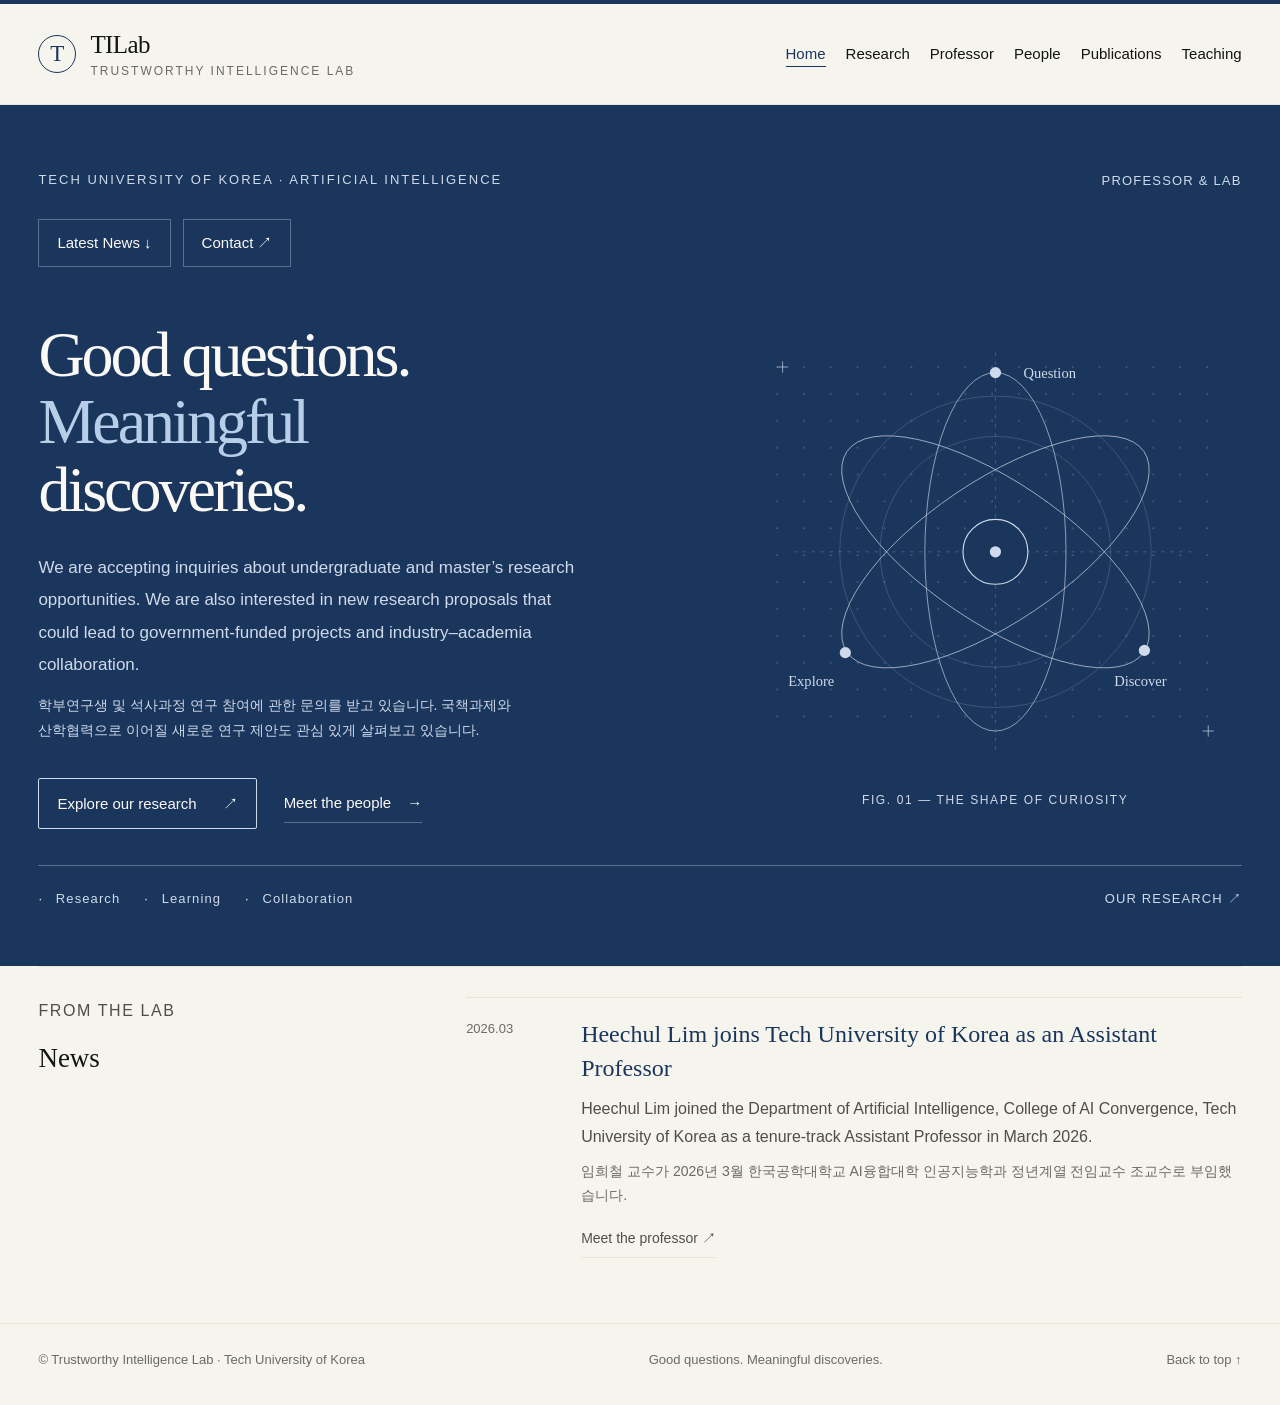
==== index.html @ 867c8ad7 "Publish TILab professor and research lab website" ====
<!DOCTYPE html>

<html lang="ko">
<head>
<meta charset="utf-8"/>
<meta content="width=device-width, initial-scale=1" name="viewport"/>
<meta content="교수 및 연구실 홈페이지 — Kami 스타일 디자인 템플릿" name="description"/>
<title>Home — Trustworthy Intelligence Lab</title>
<link href="styles.css" rel="stylesheet"/>
</head>
<body>
<a class="skip" href="#main">
   본문으로 건너뛰기
  </a>
<header class="site-header">
<div class="wrap header-inner">
<a aria-label="Trustworthy Intelligence Lab 홈" class="brand" href="index.html">
<span aria-hidden="true" class="mark">T</span>
<span class="brand-name" data-od-id="lab-name">TILab<span class="brand-sub">TRUSTWORTHY INTELLIGENCE LAB</span></span>
</a>
<nav aria-label="주 메뉴" class="desktop-nav">
<a aria-current="page" href="index.html">
      Home
     </a>
<a href="research.html">
      Research
     </a>
<a href="professor.html">
      Professor
     </a>
<a href="people.html">
      People
     </a>
<a href="publications.html">
      Publications
     </a>
<a href="teaching.html">
      Teaching
     </a>
</nav>
<details class="mobile-nav">
<summary>
      Menu
     </summary>
<nav aria-label="모바일 메뉴">
<a aria-current="page" href="index.html">
       Home
      </a>
<a href="research.html">
       Research
      </a>
<a href="professor.html">
       Professor
      </a>
<a href="people.html">
       People
      </a>
<a href="publications.html">
       Publications
      </a>
<a href="teaching.html">
       Teaching
      </a>
</nav>
</details>
</div>
</header>
<main class="wrap" id="main">
<section aria-labelledby="hero-title" class="hero">
<div class="hero-top">
<p class="eyebrow" data-od-id="affiliation">TECH UNIVERSITY OF KOREA · ARTIFICIAL INTELLIGENCE</p>
<span class="edition">PROFESSOR &amp; LAB</span>
</div><nav aria-label="Page sections" class="publication-jumps"><a href="#latest-news">Latest News ↓</a><a href="professor.html">Contact ↗</a></nav>
<div class="hero-grid">
<div>
<h1 data-od-id="hero-title" id="hero-title">
       Good questions.
       <br/>
<span>
        Meaningful
       </span>
<br/>
       discoveries.
      </h1>
<p class="hero-copy" data-od-id="hero-description">We are accepting inquiries about undergraduate and master’s research opportunities. We are also interested in new research proposals that could lead to government-funded projects and industry–academia collaboration.</p><p class="home-invitation-ko" lang="ko">학부연구생 및 석사과정 연구 참여에 관한 문의를 받고 있습니다. 국책과제와 산학협력으로 이어질 새로운 연구 제안도 관심 있게 살펴보고 있습니다.</p>
<div class="hero-actions">
<a class="button" href="research.html">
        Explore our research
        <span aria-hidden="true">
         ↗
        </span>
</a>
<a class="text-link" href="people.html">
        Meet the people
        <span aria-hidden="true">
         →
        </span>
</a>
</div>
</div>
<div class="hero-art">
<figure>
<svg aria-labelledby="art-title art-desc" role="img" viewbox="0 0 440 390">
<title id="art-title">
         탐구와 발견을 표현한 기하학 드로잉
        </title>
<desc id="art-desc">
         여러 궤도와 점이 하나의 중심을 공유하는 연구 연결의 추상적 표현
        </desc>
<defs>
<pattern height="24" id="grid" patternunits="userSpaceOnUse" width="24">
<circle cx="1" cy="1" fill="#e8e6dc" r=".7">
</circle>
</pattern>
</defs>
<rect fill="url(#grid)" height="340" width="400" x="20" y="20">
</rect>
<g fill="none" stroke="#1b365d" stroke-width=".8">
<circle cx="220" cy="190" opacity=".2" r="139">
</circle>
<circle cx="220" cy="190" opacity=".2" r="103">
</circle>
<ellipse cx="220" cy="190" opacity=".7" rx="160" ry="63" transform="rotate(-34 220 190)">
</ellipse>
<ellipse cx="220" cy="190" opacity=".7" rx="160" ry="63" transform="rotate(34 220 190)">
</ellipse>
<ellipse cx="220" cy="190" opacity=".7" rx="160" ry="63" transform="rotate(90 220 190)">
</ellipse>
<path d="M40 190H400M220 12V369" opacity=".25" stroke-dasharray="3 5">
</path>
</g>
<circle cx="220" cy="190" fill="#f5f4ed" r="29" stroke="#1b365d" stroke-width="1">
</circle>
<circle cx="220" cy="190" fill="#1b365d" r="5">
</circle>
<g fill="#1b365d">
<circle cx="220" cy="30" r="5">
</circle>
<circle cx="86" cy="280" r="5">
</circle>
<circle cx="353" cy="278" r="5">
</circle>
</g>
<g fill="#504e49" font-family="Georgia,serif" font-size="13">
<text x="245" y="35">
          Question
         </text>
<text x="35" y="310">
          Explore
         </text>
<text x="326" y="310">
          Discover
         </text>
</g>
<g stroke="#6b6a64" stroke-width=".6">
<path d="M25 25h10m-5-5v10M405 350h10m-5-5v10">
</path>
</g>
</svg>
<figcaption>
        FIG. 01 — THE SHAPE OF CURIOSITY
       </figcaption>
</figure>
</div>
</div>
<div class="hero-foot">
<div class="hero-tags">
<span>
       Research
      </span>
<span>
       Learning
      </span>
<span>
       Collaboration
      </span>
</div>
<a href="research.html">
      OUR RESEARCH ↗
     </a>
</div>
</section>
<section aria-labelledby="latest-title" class="home-news" id="latest-news">
<div>
<p class="section-num">
      FROM THE LAB
     </p>
<h2 id="latest-title">News</h2>
</div>
<div><article class="news-item" id="faculty-appointment"><time datetime="2026-03">2026.03</time><div><h3>Heechul Lim joins Tech University of Korea as an Assistant Professor</h3><p>Heechul Lim joined the Department of Artificial Intelligence, College of AI Convergence, Tech University of Korea as a tenure-track Assistant Professor in March 2026.</p><p class="news-ko" lang="ko">임희철 교수가 2026년 3월 한국공학대학교 AI융합대학 인공지능학과 정년계열 전임교수 조교수로 부임했습니다.</p><p><a class="text-link" href="professor.html">Meet the professor ↗</a></p></div></article></div>
</section>
</main>
<footer>
<div class="wrap footer-inner">
<span>© Trustworthy Intelligence Lab · Tech University of Korea</span>
<span>
     Good questions. Meaningful discoveries.
    </span>
<a href="#main">
     Back to top ↑
    </a>
</div>
</footer>
</body>
</html>
---- styles.css ----
:root{--paper:#f5f4ed;--ivory:#faf9f5;--ink:#141413;--blue:#1b365d;--secondary:#504e49;--muted:#6b6a64;--line:#e8e6dc;--sand:#e8e6dc;--serif:Charter,Georgia,"Noto Serif KR","Source Han Serif K",Batang,serif;--sans:"Pretendard","Apple SD Gothic Neo","Malgun Gothic",Arial,sans-serif}
*{box-sizing:border-box}html{scroll-behavior:smooth;scroll-padding-top:100px}body{margin:0;background:var(--paper);color:var(--ink);font:18px/1.7 var(--sans);-webkit-font-smoothing:antialiased}a{color:inherit;text-decoration:none}a:hover{color:var(--blue)}a:focus-visible,summary:focus-visible{outline:2px solid var(--blue);outline-offset:6px}::selection{background:#d0dce9}h1,h2,h3,p{margin:0}h1,h2,h3{font-family:var(--serif);font-weight:500}svg{display:block;max-width:100%}.wrap{width:100%;max-width:none;margin:auto;padding:0 clamp(24px,3vw,56px)}.skip{position:fixed;top:-80px;left:16px;padding:12px;background:var(--ivory);z-index:10}.skip:focus{top:12px}.site-header{border-bottom:1px solid var(--line)}.header-inner{display:flex;align-items:center;justify-content:space-between;min-height:100px;gap:32px}.brand{display:flex;align-items:center;gap:14px}.mark{width:38px;height:38px;border:1px solid var(--blue);display:grid;place-items:center;border-radius:50%;font:23px var(--serif);color:var(--blue)}.brand-name{font:25px var(--serif);letter-spacing:-.6px}.brand-sub{display:block;font:12px var(--sans);letter-spacing:2px;color:var(--muted);margin-top:5px}.desktop-nav{display:flex;gap:25px;font-size:15px}.nav-contact{color:var(--blue)}.mobile-nav{display:none}.eyebrow{font-size:13px;letter-spacing:2px;text-transform:uppercase;color:var(--blue);font-weight:500}.hero{padding-top:64px;padding-bottom:56px}.hero-top{display:flex;justify-content:space-between;gap:20px;align-items:center}.edition{font:13px var(--sans);letter-spacing:1.2px;color:var(--muted)}.hero-grid{display:grid;grid-template-columns:1.2fr 1fr;align-items:center;gap:45px;padding:54px 0 36px}.hero h1{font-size:clamp(54px,5.7vw,82px);line-height:1.06;letter-spacing:-3px}.hero h1 span{color:var(--blue)}.hero-copy{max-width:550px;margin-top:28px;font-size:17px;color:var(--secondary);line-height:1.9;word-break:keep-all}.hero-actions{display:flex;align-items:center;gap:27px;margin-top:34px;font-size:15px}.button{display:inline-flex;align-items:center;justify-content:space-between;gap:26px;padding:12px 18px;border:1px solid var(--blue);color:var(--blue);border-radius:2px}.button:hover{background:var(--blue);color:var(--paper)}.text-link{display:inline-flex;gap:16px;align-items:center;border-bottom:1px solid var(--line);padding:6px 0}.hero-art{position:relative;padding:12px 0}.hero-art figcaption{font-size:12px;letter-spacing:1.6px;color:var(--muted);text-align:center;margin-top:14px}.hero-art figure{margin:0}.hero-foot{display:flex;justify-content:space-between;align-items:center;border-top:1px solid var(--line);padding-top:22px;color:var(--muted);font-size:13px;letter-spacing:1.1px}.hero-tags{display:flex;gap:24px}.hero-tags span:before{content:'·';color:var(--blue);margin-right:8px}.section{padding:72px 0;border-top:1px solid var(--line)}.section-head{display:grid;grid-template-columns:1fr 1fr;gap:40px;align-items:end;margin-bottom:38px}.section-num{font-size:13px;letter-spacing:1.6px;color:var(--blue);font-variant-numeric:tabular-nums;margin-bottom:12px}.section h2{font-size:43px;line-height:1.2;letter-spacing:-1px}.section-intro{font-size:16px;color:var(--secondary);max-width:520px;justify-self:end;word-break:keep-all}.research-grid{display:grid;grid-template-columns:repeat(3,1fr);gap:30px}.research-card{border-top:1px solid var(--ink);padding-top:16px}.small-meta{font-size:13px;letter-spacing:1.4px;color:var(--muted);font-variant-numeric:tabular-nums}.research-illustration{height:150px;display:grid;place-items:center;margin:12px 0 18px;background:var(--ivory)}.research-illustration svg{height:112px;width:90%}.research-card h3{font-size:23px;margin-bottom:12px}.research-card p{color:var(--secondary);font-size:16px;line-height:1.85;word-break:keep-all}.research-card details{margin-top:20px;font-size:15px;color:var(--blue)}summary{cursor:pointer;list-style:none}summary::-webkit-details-marker{display:none}summary:after{content:' +';float:right}details[open] summary:after{content:' −'}details[open] summary{margin-bottom:12px}.research-card details p{font-size:15px;padding:12px 0;border-top:1px solid var(--line)}.professor-grid{display:grid;grid-template-columns:.85fr 1.4fr;gap:70px;align-items:start}.portrait{background:var(--sand);aspect-ratio:4/4.6;position:relative;overflow:hidden}.portrait svg{height:100%;width:100%;opacity:.7}.portrait-caption{position:absolute;bottom:18px;left:20px;font-size:12px;letter-spacing:1.8px;color:var(--secondary)}.professor-name{font-size:43px;line-height:1.2;margin:14px 0 10px}.professor-title{color:var(--blue);font-size:15px}.bio{font-size:16px;line-height:1.9;color:var(--secondary);margin:24px 0;word-break:keep-all}.profile-facts{margin:0;padding:0}.profile-facts div{display:grid;grid-template-columns:110px minmax(0,1fr);gap:20px;padding:13px 0;border-top:1px solid var(--line);font-size:15px}.profile-facts dt{color:var(--muted)}.profile-facts dd{margin:0}.profile-links{display:flex;gap:22px;margin-top:20px}.placeholder-link{color:var(--muted);font-size:14px;border-bottom:1px dotted var(--muted);cursor:default}.people-grid{display:grid;grid-template-columns:repeat(3,1fr);gap:30px}.person{display:grid;grid-template-columns:76px 1fr;gap:18px;align-items:center;padding:24px 0;border-top:1px solid var(--line)}.avatar{height:88px;background:var(--sand);display:grid;place-items:center;font:28px var(--serif);color:var(--muted)}.person h3{font:18px var(--serif)}.person p{font-size:14px;color:var(--muted);margin-top:5px}.people-note{margin-top:25px;font-size:15px;color:var(--muted)}.publication{display:grid;grid-template-columns:65px minmax(0,1fr) 190px;gap:30px;border-top:1px solid var(--line);padding:27px 0}.pub-year{font:17px var(--serif);color:var(--blue);font-variant-numeric:tabular-nums}.publication h3{font:23px/1.35 var(--serif);letter-spacing:-.3px}.pub-authors{font-size:15px;color:var(--secondary);margin-top:9px}.pub-venue{font-size:14px;color:var(--muted);margin-top:5px}.pub-links{display:flex;gap:8px;align-items:start;justify-content:flex-end;padding-top:4px}.tag{font-size:13px;border:1px solid var(--line);padding:2px 8px;color:var(--muted);white-space:nowrap}.two-column{display:grid;grid-template-columns:1fr 1fr;gap:70px}.two-column h2{font-size:34px;margin-bottom:28px}.news-item{display:grid;grid-template-columns:95px minmax(0,1fr);gap:20px;border-top:1px solid var(--line);padding:20px 0}.news-item time{font-size:13px;color:var(--muted);font-variant-numeric:tabular-nums}.news-item p{font-size:16px;color:var(--secondary)}.course{padding:18px 0;border-top:1px solid var(--line)}.course h3{font:20px var(--serif);margin:6px 0}.course p{font-size:15px;color:var(--secondary)}.contact{padding:64px 0}.contact-grid{display:grid;grid-template-columns:1.3fr 1fr;gap:70px}.contact h2{font-size:55px;line-height:1.15;letter-spacing:-1.7px}.contact h2 span{color:var(--blue)}.contact p{font-size:16px;color:var(--secondary);margin-top:22px;max-width:430px;word-break:keep-all}.contact-detail{border-top:1px solid var(--ink);padding-top:20px}.contact-detail h3{font-size:24px;margin-bottom:20px}.contact-detail dl{margin:0}.contact-detail dt{font-size:13px;letter-spacing:1px;color:var(--muted);margin-top:18px}.contact-detail dd{margin:4px 0 0;font-size:16px}.contact-detail .tag{display:inline-block;margin-top:22px}footer{border-top:1px solid var(--line);padding:25px 0 34px}.footer-inner{display:flex;justify-content:space-between;gap:20px;color:var(--muted);font-size:13px}.template-note{font-size:14px;line-height:1.6;padding:10px 20px;text-align:center;background:var(--sand);color:var(--secondary)}[id]{scroll-margin-top:24px}
@media(min-width:1440px){.hero-grid{gap:70px}.hero{padding-top:75px;padding-bottom:55px}}
@media(max-width:980px){.wrap{padding:0 28px}.desktop-nav{gap:15px}.hero-grid{gap:20px}.hero h1{font-size:64px}.professor-grid{gap:40px}.two-column{gap:35px}.publication{grid-template-columns:45px 1fr}.pub-links{grid-column:2;justify-content:start;padding:0}.people-grid{gap:18px}.person{grid-template-columns:55px 1fr;gap:12px}.avatar{height:72px}}
@media(max-width:760px){.wrap{padding:0 20px}.header-inner{min-height:82px}.desktop-nav{display:none}.mobile-nav{display:block;position:relative;font-size:15px}.mobile-nav summary{min-width:68px;padding:10px 0}.mobile-nav nav{position:absolute;right:0;top:42px;z-index:5;background:var(--paper);border:1px solid var(--line);padding:16px 22px;min-width:175px}.mobile-nav a{display:block;padding:9px 0}.hero{padding-top:34px;padding-bottom:35px}.hero-top{align-items:start}.edition{font-size:12px;max-width:110px;text-align:right}.eyebrow{font-size:12px;letter-spacing:1.6px}.hero-grid{grid-template-columns:1fr;padding-top:40px;gap:25px}.hero h1{font-size:clamp(48px,11vw,72px);letter-spacing:-2px}.hero-copy{font-size:16px;max-width:490px;margin-top:23px}.hero-art{max-width:420px;width:100%;margin:auto}.hero-foot{align-items:start;gap:20px}.hero-tags{flex-wrap:wrap;gap:7px 16px}.hero-foot>a{white-space:nowrap}.section{padding:48px 0}.section-head{grid-template-columns:1fr;gap:18px;margin-bottom:28px}.section h2{font-size:36px}.section-intro{justify-self:start}.research-grid{grid-template-columns:1fr;gap:32px}.research-illustration{height:165px}.professor-grid{grid-template-columns:1fr;gap:30px}.portrait{max-width:320px;width:100%;aspect-ratio:4/4}.professor-name{font-size:36px}.people-grid{grid-template-columns:1fr;gap:0}.person{grid-template-columns:65px 1fr;gap:20px}.avatar{height:76px}.publication{gap:14px;grid-template-columns:42px 1fr}.publication h3{font-size:21px}.two-column{grid-template-columns:1fr;gap:40px}.contact-grid{grid-template-columns:1fr;gap:35px}.contact h2{font-size:44px}.footer-inner{flex-wrap:wrap}.template-note{font-size:13px}.hero-actions{gap:23px}}
@media(prefers-reduced-motion:reduce){html{scroll-behavior:auto}}
@media print{.mobile-nav,.desktop-nav,.hero-actions,.template-note,.skip{display:none}.wrap{padding:0 20px}.section{padding:30px 0}.research-card,.person,.publication{break-inside:avoid}body{font-size:15px}.hero h1{font-size:52px}.hero-art{max-width:280px}.hero-grid{grid-template-columns:1fr 1fr}a{color:inherit}}

/* Shared multi-page layout */
body{min-height:100vh;display:flex;flex-direction:column}main.wrap{width:100%;flex:1}.desktop-nav{gap:20px}.desktop-nav a[aria-current="page"]{color:var(--blue);border-bottom:1px solid var(--blue)}.mobile-nav a[aria-current="page"]{color:var(--blue);font-weight:600}.page-heading{padding:58px 0 34px;border-bottom:1px solid var(--line)}.breadcrumb{font-size:14px;color:var(--muted);margin-bottom:26px}.breadcrumb a{color:var(--blue)}.page-heading h1{font-size:clamp(42px,5vw,65px);line-height:1.15;letter-spacing:-1.5px}.page-heading>p:last-child{font-size:16px;color:var(--secondary);margin-top:18px;max-width:800px;word-break:keep-all}.page-content.section{border-top:0;padding-top:40px}.page-content>.section-head{display:none}.group-heading{display:flex;align-items:baseline;gap:20px;margin:15px 0 25px}.group-heading h2{font-size:28px}.group-heading span{font-size:14px;color:var(--muted)}.student-grid{display:grid;grid-template-columns:repeat(3,minmax(0,1fr));gap:36px}.student{border-top:1px solid var(--ink);padding-top:18px}.student-photo{height:200px;background:var(--sand);display:grid;place-items:center;margin-bottom:22px;overflow:hidden}.student-photo svg{width:110px;height:150px;opacity:.6}.student-photo img{height:100%;width:100%;object-fit:cover}.student h3{font-size:26px}.student .name-ko{font-size:15px;color:var(--secondary);margin-top:3px}.student .role{font-size:14px;color:var(--blue);margin:10px 0 18px}.student dl{margin:0}.student dl div{border-top:1px solid var(--line);padding:10px 0}.student dt{font-size:13px;color:var(--muted);margin-bottom:4px}.student dd{font-size:15px;margin:0;overflow-wrap:anywhere}.student details{font-size:15px;color:var(--blue);margin-top:16px}.student details p{font-size:15px;color:var(--secondary)}.student-links{display:flex;gap:18px;margin-top:18px}.faculty-summary{display:flex;gap:25px;justify-content:space-between;align-items:center;padding:24px 0;border-top:1px solid var(--line);border-bottom:1px solid var(--line);margin-bottom:48px}.faculty-summary h2{font-size:26px}.faculty-summary p{font-size:15px;color:var(--secondary);margin-top:7px}.alumni{margin-top:55px}.alumni-row{display:grid;grid-template-columns:1fr 1fr 1.2fr;gap:20px;padding:18px 0;border-top:1px solid var(--line);font-size:16px;color:var(--secondary)}.alumni-row h3{font-size:19px}.home-news{padding:30px 0 45px;border-top:1px solid var(--line);display:grid;grid-template-columns:1fr 2fr;gap:40px}.home-news h2{font-size:27px}.home-news p{font-size:16px;color:var(--secondary)}.home-news .text-link{font-size:14px;margin-top:12px}.portrait img{width:100%;height:100%;object-fit:cover}.hero-grid{grid-template-columns:1.35fr 1fr}.hero h1{font-size:clamp(54px,5vw,72px)}.hero-actions{flex-wrap:wrap}.hero-foot .text-link{padding:0;border:0}.news-list,.teaching-list{max-width:none}.mobile-nav nav{max-height:70vh;overflow:auto}
@media(max-width:1050px){.desktop-nav{display:none}.mobile-nav{display:block;position:relative;font-size:15px}.mobile-nav summary{min-width:68px;padding:10px 0}.mobile-nav nav{position:absolute;right:0;top:42px;z-index:5;background:var(--paper);border:1px solid var(--line);padding:16px 22px;min-width:175px}.mobile-nav a{display:block;padding:9px 0}}
@media(max-width:760px){.hero-grid{grid-template-columns:1fr}.hero h1{font-size:clamp(45px,11vw,72px)}.page-heading{padding:36px 0 28px}.student-grid{grid-template-columns:1fr;gap:35px}.student-photo{height:230px}.faculty-summary{align-items:start;flex-direction:column;gap:12px}.home-news{grid-template-columns:1fr;gap:16px}.alumni-row{grid-template-columns:1fr;gap:8px}.group-heading{flex-wrap:wrap;gap:8px 20px}.page-content.section{padding-top:28px}}

/* Ongoing research projects */
.project-row{display:grid;grid-template-columns:210px minmax(0,1fr);gap:42px;padding:30px 0;border-top:1px solid var(--line);break-inside:avoid}
.project-list{border-bottom:1px solid var(--line)}
.project-status{display:inline-block;color:var(--blue);background:#E4ECF5;font-size:13px;padding:3px 9px;border-radius:2px}
.project-period p{font-size:15px;font-variant-numeric:tabular-nums;color:var(--muted);margin-top:12px}
.project-info h3{font-size:25px;line-height:1.4;overflow-wrap:anywhere}
.project-description{font-size:16px;color:var(--secondary);line-height:1.85;margin:14px 0 20px;word-break:keep-all}
.project-facts{margin:0;display:grid;gap:8px}
.project-facts>div{display:grid;grid-template-columns:140px minmax(0,1fr);gap:15px;font-size:15px}
.project-facts dt{color:var(--muted)}.project-facts dd{margin:0;overflow-wrap:anywhere}
@media(max-width:760px){.project-row{grid-template-columns:1fr;gap:18px;padding:25px 0}.project-period{display:flex;flex-wrap:wrap;align-items:center;gap:12px}.project-period p{margin:0}.project-info h3{font-size:23px}.project-facts>div{grid-template-columns:115px minmax(0,1fr);gap:10px}}

/* Keep readable text lines while allowing the page and grids to fill the viewport. */
.project-description,.bio{max-width:78ch}
.profile-links,.student-links,.pub-links{flex-wrap:wrap}
@media(min-width:761px){.professor-grid{grid-template-columns:minmax(260px,440px) minmax(0,1fr)}}
@media(max-width:760px){.hero-foot{flex-wrap:wrap}.profile-facts div{grid-template-columns:100px minmax(0,1fr)}}

/* Ink-blue covers echo the Kami presentation covers. */
:root{--gutter:clamp(24px,3vw,56px);--on-blue:#faf9f5;--blue-muted:#cfdaea;--blue-rule:#56708f}
.wrap{padding-left:var(--gutter);padding-right:var(--gutter)}
.site-header{border-top:4px solid var(--blue)}
.hero,.page-heading{background:var(--blue);color:var(--on-blue);margin-left:calc(-1 * var(--gutter));margin-right:calc(-1 * var(--gutter));padding-left:var(--gutter);padding-right:var(--gutter)}
.hero .eyebrow,.hero .edition,.hero-copy,.hero-art figcaption,.hero-foot,.page-heading .breadcrumb,.page-heading .section-num,.page-heading>p:last-child{color:var(--blue-muted)}
.hero h1 span{color:#b7cee8}
.hero .button{border-color:var(--blue-muted);color:var(--on-blue)}
.hero .button:hover{background:var(--on-blue);color:var(--blue)}
.hero .text-link{color:var(--on-blue);border-color:var(--blue-rule)}
.hero-foot{border-color:var(--blue-rule)}
.hero-foot a:hover,.page-heading a:hover{color:var(--on-blue);text-decoration:underline}
.hero-tags span:before,.page-heading .breadcrumb a{color:var(--on-blue)}
.hero-art svg [stroke="#1b365d"],.hero-art svg [stroke="#6b6a64"]{stroke:#cfdaea}
.hero-art svg [fill="#1b365d"],.hero-art svg [fill="#504e49"]{fill:#cfdaea}
.hero-art svg [fill="#f5f4ed"]{fill:var(--blue)}
.hero-art svg [fill="#e8e6dc"]{fill:#56708f}
.page-heading{border-bottom:0;padding-top:42px;padding-bottom:45px}
.section h2,.group-heading h2,.research-card h3,.student h3,.project-info h3,.publication h3,.course h3{color:var(--blue)}
.research-card,.student{border-top:2px solid var(--blue)}
.project-status{background:#d0dce9;color:var(--blue)}
@media(max-width:980px){:root{--gutter:28px}}
@media(max-width:760px){:root{--gutter:20px}.page-heading{padding-top:30px;padding-bottom:32px}}
@media print{.hero,.page-heading{background:var(--paper);color:var(--ink)}.hero h1 span,.hero .eyebrow,.hero .edition,.hero-copy,.hero-art figcaption,.hero-foot,.page-heading .breadcrumb,.page-heading .section-num,.page-heading>p:last-child,.page-heading .breadcrumb a{color:var(--blue)}}

.hero a:focus-visible,.page-heading a:focus-visible{outline-color:var(--on-blue)}

/* Publication index and registered patents */
.publication-jumps{display:flex;flex-wrap:wrap;gap:12px;margin-top:28px}
.publication-jumps a{display:inline-flex;align-items:center;gap:14px;border:1px solid var(--blue-rule);padding:10px 18px;font-size:15px;color:var(--on-blue)}
.publication-jumps a:hover{background:var(--on-blue);color:var(--blue);text-decoration:none}
.publication-jumps span{font-variant-numeric:tabular-nums}
.publication-section-title{display:flex;align-items:baseline;justify-content:space-between;gap:24px;margin-bottom:28px}
.publication-section-title p{color:var(--secondary);font-size:14px}
.publication .small-meta{margin-bottom:10px}.publication .pub-role{font-size:13px;color:var(--blue);margin-top:8px}
.author-self{color:var(--blue);font-weight:600}.year-pending{font:13px/1.5 var(--sans)}
.publication h3{overflow-wrap:anywhere}.publication-link{color:var(--blue);border-color:var(--blue);font-size:13px}
.publication-link:hover{background:var(--blue);color:var(--paper)}
.patent-row{display:grid;grid-template-columns:190px minmax(0,1fr);gap:38px;padding:30px 0;border-top:1px solid var(--line)}
.patent-row h3{font-size:25px;line-height:1.4;color:var(--blue);overflow-wrap:anywhere}
.patent-country{color:var(--muted);font-size:14px;margin-top:12px}
.patent-facts{margin:22px 0 0;display:grid;gap:9px}.patent-facts>div{display:grid;grid-template-columns:110px minmax(0,1fr);gap:18px;font-size:15px}.patent-facts dt{color:var(--muted)}.patent-facts dd{margin:0;overflow-wrap:anywhere;font-variant-numeric:tabular-nums}
@media(max-width:760px){.publication-section-title{flex-direction:column;gap:12px}.publication-jumps a{padding:9px 12px;font-size:14px;gap:10px}.patent-row{grid-template-columns:1fr;gap:18px}.patent-facts>div{grid-template-columns:75px minmax(0,1fr);gap:12px}.patent-row h3{font-size:21px}}
.page-heading h1+p{font-size:16px;color:var(--blue-muted);margin-top:18px;max-width:800px;word-break:keep-all}
.pub-links{align-content:flex-start}

/* Publications: title links and two-column bibliography. */
.publications-page .publication{grid-template-columns:65px minmax(0,1fr)}
.publications-page .paper-title-link{color:inherit;text-decoration:underline;text-decoration-thickness:1px;text-underline-offset:5px;text-decoration-color:var(--line)}
.publications-page .paper-title-link:hover,.publications-page .paper-title-link:focus-visible{text-decoration-color:currentColor}
.publications-page .authorship-note{font-size:14px;color:var(--secondary);margin-bottom:24px}
.publications-page .year-pending{overflow-wrap:normal}
@media(max-width:760px){.publications-page .publication{grid-template-columns:1fr;gap:10px}.publications-page .patent-facts>div{grid-template-columns:100px minmax(0,1fr)}}

/* Secondary Korean titles below primary English titles. */
.project-info .title-ko,.course .title-ko{font-family:var(--sans);font-size:14px;line-height:1.6;color:var(--muted);margin-top:7px;word-break:keep-all;overflow-wrap:anywhere}

.news-item h3{font:24px/1.4 var(--serif);color:var(--blue);margin-bottom:10px}.news-item .news-ko{font-size:14px;line-height:1.7;color:var(--muted);margin-top:10px}.news-item .text-link{display:inline-block;margin-top:14px}

.hero .home-invitation-ko{max-width:550px;margin-top:12px;font-size:14px;line-height:1.8;color:var(--blue-muted);word-break:keep-all}.home-news .news-item p{max-width:none}.home-news .news-item .news-ko{font-size:14px;color:var(--muted)}
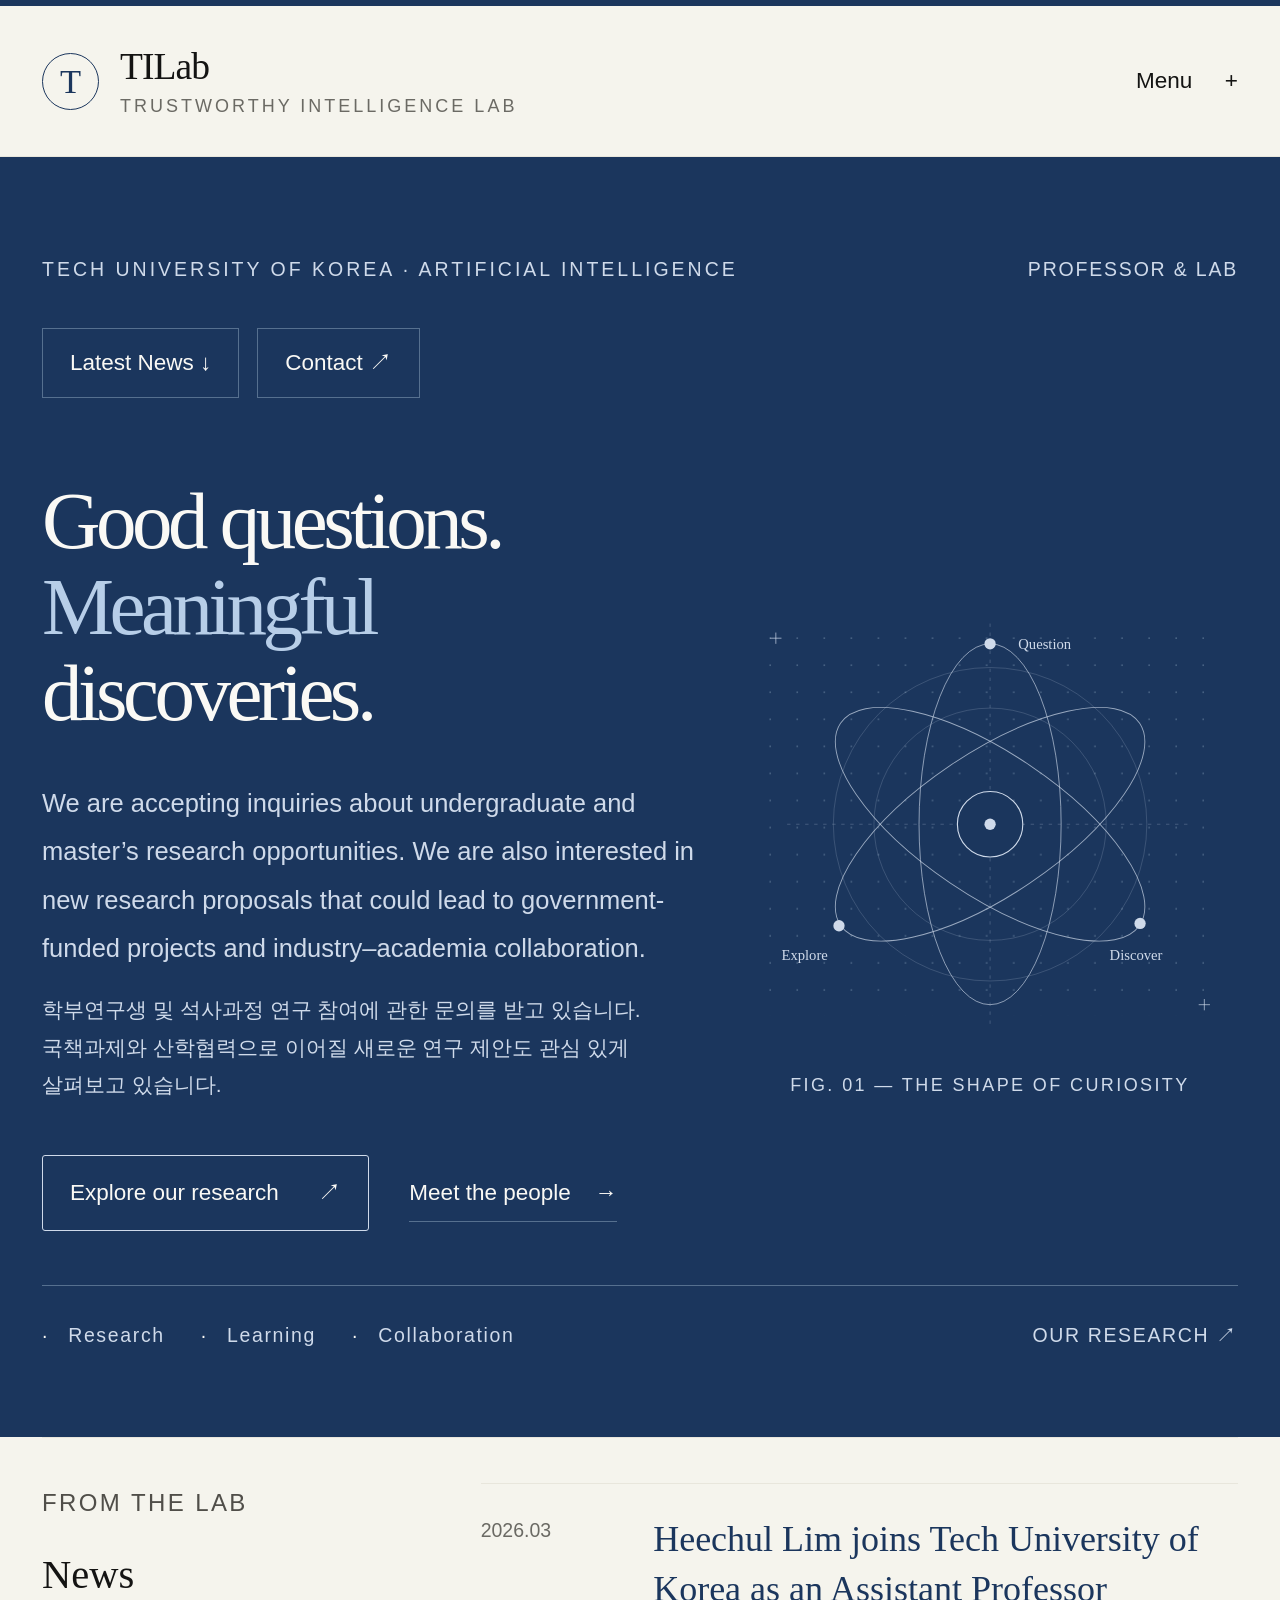
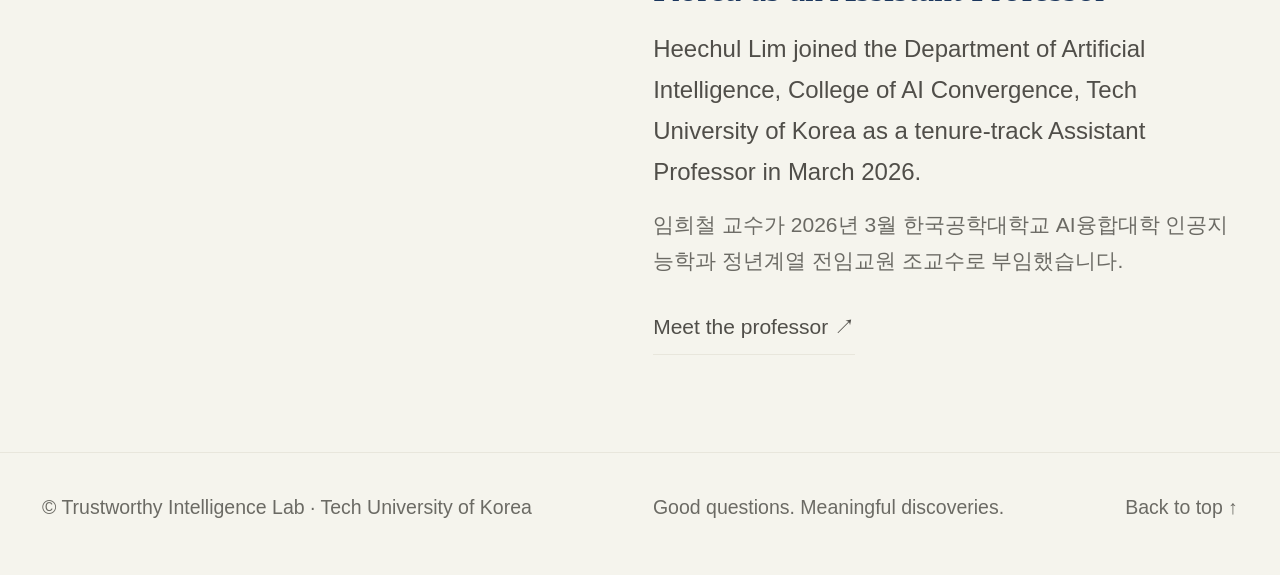
==== commit 7c2a8dff: "Update metric label and faculty appointment wording" ====
--- a/index.html
+++ b/index.html
@@ -187,7 +187,7 @@
      </p>
 <h2 id="latest-title">News</h2>
 </div>
-<div><article class="news-item" id="faculty-appointment"><time datetime="2026-03">2026.03</time><div><h3>Heechul Lim joins Tech University of Korea as an Assistant Professor</h3><p>Heechul Lim joined the Department of Artificial Intelligence, College of AI Convergence, Tech University of Korea as a tenure-track Assistant Professor in March 2026.</p><p class="news-ko" lang="ko">임희철 교수가 2026년 3월 한국공학대학교 AI융합대학 인공지능학과 정년계열 전임교수 조교수로 부임했습니다.</p><p><a class="text-link" href="professor.html">Meet the professor ↗</a></p></div></article></div>
+<div><article class="news-item" id="faculty-appointment"><time datetime="2026-03">2026.03</time><div><h3>Heechul Lim joins Tech University of Korea as an Assistant Professor</h3><p>Heechul Lim joined the Department of Artificial Intelligence, College of AI Convergence, Tech University of Korea as a tenure-track Assistant Professor in March 2026.</p><p class="news-ko" lang="ko">임희철 교수가 2026년 3월 한국공학대학교 AI융합대학 인공지능학과 정년계열 전임교원 조교수로 부임했습니다.</p><p><a class="text-link" href="professor.html">Meet the professor ↗</a></p></div></article></div>
 </section>
 </main>
 <footer>
--- a/styles.css
+++ b/styles.css
@@ -1,39 +1,39 @@
 
 :root{--paper:#f5f4ed;--ivory:#faf9f5;--ink:#141413;--blue:#1b365d;--secondary:#504e49;--muted:#6b6a64;--line:#e8e6dc;--sand:#e8e6dc;--serif:Charter,Georgia,"Noto Serif KR","Source Han Serif K",Batang,serif;--sans:"Pretendard","Apple SD Gothic Neo","Malgun Gothic",Arial,sans-serif}
-*{box-sizing:border-box}html{scroll-behavior:smooth;scroll-padding-top:100px}body{margin:0;background:var(--paper);color:var(--ink);font:18px/1.7 var(--sans);-webkit-font-smoothing:antialiased}a{color:inherit;text-decoration:none}a:hover{color:var(--blue)}a:focus-visible,summary:focus-visible{outline:2px solid var(--blue);outline-offset:6px}::selection{background:#d0dce9}h1,h2,h3,p{margin:0}h1,h2,h3{font-family:var(--serif);font-weight:500}svg{display:block;max-width:100%}.wrap{width:100%;max-width:none;margin:auto;padding:0 clamp(24px,3vw,56px)}.skip{position:fixed;top:-80px;left:16px;padding:12px;background:var(--ivory);z-index:10}.skip:focus{top:12px}.site-header{border-bottom:1px solid var(--line)}.header-inner{display:flex;align-items:center;justify-content:space-between;min-height:100px;gap:32px}.brand{display:flex;align-items:center;gap:14px}.mark{width:38px;height:38px;border:1px solid var(--blue);display:grid;place-items:center;border-radius:50%;font:23px var(--serif);color:var(--blue)}.brand-name{font:25px var(--serif);letter-spacing:-.6px}.brand-sub{display:block;font:12px var(--sans);letter-spacing:2px;color:var(--muted);margin-top:5px}.desktop-nav{display:flex;gap:25px;font-size:15px}.nav-contact{color:var(--blue)}.mobile-nav{display:none}.eyebrow{font-size:13px;letter-spacing:2px;text-transform:uppercase;color:var(--blue);font-weight:500}.hero{padding-top:64px;padding-bottom:56px}.hero-top{display:flex;justify-content:space-between;gap:20px;align-items:center}.edition{font:13px var(--sans);letter-spacing:1.2px;color:var(--muted)}.hero-grid{display:grid;grid-template-columns:1.2fr 1fr;align-items:center;gap:45px;padding:54px 0 36px}.hero h1{font-size:clamp(54px,5.7vw,82px);line-height:1.06;letter-spacing:-3px}.hero h1 span{color:var(--blue)}.hero-copy{max-width:550px;margin-top:28px;font-size:17px;color:var(--secondary);line-height:1.9;word-break:keep-all}.hero-actions{display:flex;align-items:center;gap:27px;margin-top:34px;font-size:15px}.button{display:inline-flex;align-items:center;justify-content:space-between;gap:26px;padding:12px 18px;border:1px solid var(--blue);color:var(--blue);border-radius:2px}.button:hover{background:var(--blue);color:var(--paper)}.text-link{display:inline-flex;gap:16px;align-items:center;border-bottom:1px solid var(--line);padding:6px 0}.hero-art{position:relative;padding:12px 0}.hero-art figcaption{font-size:12px;letter-spacing:1.6px;color:var(--muted);text-align:center;margin-top:14px}.hero-art figure{margin:0}.hero-foot{display:flex;justify-content:space-between;align-items:center;border-top:1px solid var(--line);padding-top:22px;color:var(--muted);font-size:13px;letter-spacing:1.1px}.hero-tags{display:flex;gap:24px}.hero-tags span:before{content:'·';color:var(--blue);margin-right:8px}.section{padding:72px 0;border-top:1px solid var(--line)}.section-head{display:grid;grid-template-columns:1fr 1fr;gap:40px;align-items:end;margin-bottom:38px}.section-num{font-size:13px;letter-spacing:1.6px;color:var(--blue);font-variant-numeric:tabular-nums;margin-bottom:12px}.section h2{font-size:43px;line-height:1.2;letter-spacing:-1px}.section-intro{font-size:16px;color:var(--secondary);max-width:520px;justify-self:end;word-break:keep-all}.research-grid{display:grid;grid-template-columns:repeat(3,1fr);gap:30px}.research-card{border-top:1px solid var(--ink);padding-top:16px}.small-meta{font-size:13px;letter-spacing:1.4px;color:var(--muted);font-variant-numeric:tabular-nums}.research-illustration{height:150px;display:grid;place-items:center;margin:12px 0 18px;background:var(--ivory)}.research-illustration svg{height:112px;width:90%}.research-card h3{font-size:23px;margin-bottom:12px}.research-card p{color:var(--secondary);font-size:16px;line-height:1.85;word-break:keep-all}.research-card details{margin-top:20px;font-size:15px;color:var(--blue)}summary{cursor:pointer;list-style:none}summary::-webkit-details-marker{display:none}summary:after{content:' +';float:right}details[open] summary:after{content:' −'}details[open] summary{margin-bottom:12px}.research-card details p{font-size:15px;padding:12px 0;border-top:1px solid var(--line)}.professor-grid{display:grid;grid-template-columns:.85fr 1.4fr;gap:70px;align-items:start}.portrait{background:var(--sand);aspect-ratio:4/4.6;position:relative;overflow:hidden}.portrait svg{height:100%;width:100%;opacity:.7}.portrait-caption{position:absolute;bottom:18px;left:20px;font-size:12px;letter-spacing:1.8px;color:var(--secondary)}.professor-name{font-size:43px;line-height:1.2;margin:14px 0 10px}.professor-title{color:var(--blue);font-size:15px}.bio{font-size:16px;line-height:1.9;color:var(--secondary);margin:24px 0;word-break:keep-all}.profile-facts{margin:0;padding:0}.profile-facts div{display:grid;grid-template-columns:110px minmax(0,1fr);gap:20px;padding:13px 0;border-top:1px solid var(--line);font-size:15px}.profile-facts dt{color:var(--muted)}.profile-facts dd{margin:0}.profile-links{display:flex;gap:22px;margin-top:20px}.placeholder-link{color:var(--muted);font-size:14px;border-bottom:1px dotted var(--muted);cursor:default}.people-grid{display:grid;grid-template-columns:repeat(3,1fr);gap:30px}.person{display:grid;grid-template-columns:76px 1fr;gap:18px;align-items:center;padding:24px 0;border-top:1px solid var(--line)}.avatar{height:88px;background:var(--sand);display:grid;place-items:center;font:28px var(--serif);color:var(--muted)}.person h3{font:18px var(--serif)}.person p{font-size:14px;color:var(--muted);margin-top:5px}.people-note{margin-top:25px;font-size:15px;color:var(--muted)}.publication{display:grid;grid-template-columns:65px minmax(0,1fr) 190px;gap:30px;border-top:1px solid var(--line);padding:27px 0}.pub-year{font:17px var(--serif);color:var(--blue);font-variant-numeric:tabular-nums}.publication h3{font:23px/1.35 var(--serif);letter-spacing:-.3px}.pub-authors{font-size:15px;color:var(--secondary);margin-top:9px}.pub-venue{font-size:14px;color:var(--muted);margin-top:5px}.pub-links{display:flex;gap:8px;align-items:start;justify-content:flex-end;padding-top:4px}.tag{font-size:13px;border:1px solid var(--line);padding:2px 8px;color:var(--muted);white-space:nowrap}.two-column{display:grid;grid-template-columns:1fr 1fr;gap:70px}.two-column h2{font-size:34px;margin-bottom:28px}.news-item{display:grid;grid-template-columns:95px minmax(0,1fr);gap:20px;border-top:1px solid var(--line);padding:20px 0}.news-item time{font-size:13px;color:var(--muted);font-variant-numeric:tabular-nums}.news-item p{font-size:16px;color:var(--secondary)}.course{padding:18px 0;border-top:1px solid var(--line)}.course h3{font:20px var(--serif);margin:6px 0}.course p{font-size:15px;color:var(--secondary)}.contact{padding:64px 0}.contact-grid{display:grid;grid-template-columns:1.3fr 1fr;gap:70px}.contact h2{font-size:55px;line-height:1.15;letter-spacing:-1.7px}.contact h2 span{color:var(--blue)}.contact p{font-size:16px;color:var(--secondary);margin-top:22px;max-width:430px;word-break:keep-all}.contact-detail{border-top:1px solid var(--ink);padding-top:20px}.contact-detail h3{font-size:24px;margin-bottom:20px}.contact-detail dl{margin:0}.contact-detail dt{font-size:13px;letter-spacing:1px;color:var(--muted);margin-top:18px}.contact-detail dd{margin:4px 0 0;font-size:16px}.contact-detail .tag{display:inline-block;margin-top:22px}footer{border-top:1px solid var(--line);padding:25px 0 34px}.footer-inner{display:flex;justify-content:space-between;gap:20px;color:var(--muted);font-size:13px}.template-note{font-size:14px;line-height:1.6;padding:10px 20px;text-align:center;background:var(--sand);color:var(--secondary)}[id]{scroll-margin-top:24px}
-@media(min-width:1440px){.hero-grid{gap:70px}.hero{padding-top:75px;padding-bottom:55px}}
-@media(max-width:980px){.wrap{padding:0 28px}.desktop-nav{gap:15px}.hero-grid{gap:20px}.hero h1{font-size:64px}.professor-grid{gap:40px}.two-column{gap:35px}.publication{grid-template-columns:45px 1fr}.pub-links{grid-column:2;justify-content:start;padding:0}.people-grid{gap:18px}.person{grid-template-columns:55px 1fr;gap:12px}.avatar{height:72px}}
-@media(max-width:760px){.wrap{padding:0 20px}.header-inner{min-height:82px}.desktop-nav{display:none}.mobile-nav{display:block;position:relative;font-size:15px}.mobile-nav summary{min-width:68px;padding:10px 0}.mobile-nav nav{position:absolute;right:0;top:42px;z-index:5;background:var(--paper);border:1px solid var(--line);padding:16px 22px;min-width:175px}.mobile-nav a{display:block;padding:9px 0}.hero{padding-top:34px;padding-bottom:35px}.hero-top{align-items:start}.edition{font-size:12px;max-width:110px;text-align:right}.eyebrow{font-size:12px;letter-spacing:1.6px}.hero-grid{grid-template-columns:1fr;padding-top:40px;gap:25px}.hero h1{font-size:clamp(48px,11vw,72px);letter-spacing:-2px}.hero-copy{font-size:16px;max-width:490px;margin-top:23px}.hero-art{max-width:420px;width:100%;margin:auto}.hero-foot{align-items:start;gap:20px}.hero-tags{flex-wrap:wrap;gap:7px 16px}.hero-foot>a{white-space:nowrap}.section{padding:48px 0}.section-head{grid-template-columns:1fr;gap:18px;margin-bottom:28px}.section h2{font-size:36px}.section-intro{justify-self:start}.research-grid{grid-template-columns:1fr;gap:32px}.research-illustration{height:165px}.professor-grid{grid-template-columns:1fr;gap:30px}.portrait{max-width:320px;width:100%;aspect-ratio:4/4}.professor-name{font-size:36px}.people-grid{grid-template-columns:1fr;gap:0}.person{grid-template-columns:65px 1fr;gap:20px}.avatar{height:76px}.publication{gap:14px;grid-template-columns:42px 1fr}.publication h3{font-size:21px}.two-column{grid-template-columns:1fr;gap:40px}.contact-grid{grid-template-columns:1fr;gap:35px}.contact h2{font-size:44px}.footer-inner{flex-wrap:wrap}.template-note{font-size:13px}.hero-actions{gap:23px}}
+*{box-sizing:border-box}html{scroll-behavior:smooth;scroll-padding-top:150px}body{margin:0;background:var(--paper);color:var(--ink);font:27px/1.7 var(--sans);-webkit-font-smoothing:antialiased}a{color:inherit;text-decoration:none}a:hover{color:var(--blue)}a:focus-visible,summary:focus-visible{outline:3px solid var(--blue);outline-offset:9px}::selection{background:#d0dce9}h1,h2,h3,p{margin:0}h1,h2,h3{font-family:var(--serif);font-weight:500}svg{display:block;max-width:100%}.wrap{width:100%;max-width:none;margin:auto;padding:0 clamp(36px,3vw,84px)}.skip{position:fixed;top:-120px;left:24px;padding:18px;background:var(--ivory);z-index:10}.skip:focus{top:18px}.site-header{border-bottom:1.5px solid var(--line)}.header-inner{display:flex;align-items:center;justify-content:space-between;min-height:150px;gap:48px}.brand{display:flex;align-items:center;gap:21px}.mark{width:57px;height:57px;border:1.5px solid var(--blue);display:grid;place-items:center;border-radius:50%;font:34.5px var(--serif);color:var(--blue)}.brand-name{font:37.5px var(--serif);letter-spacing:-0.9px}.brand-sub{display:block;font:18px var(--sans);letter-spacing:3px;color:var(--muted);margin-top:7.5px}.desktop-nav{display:flex;gap:37.5px;font-size:22.5px}.nav-contact{color:var(--blue)}.mobile-nav{display:none}.eyebrow{font-size:19.5px;letter-spacing:3px;text-transform:uppercase;color:var(--blue);font-weight:500}.hero{padding-top:96px;padding-bottom:84px}.hero-top{display:flex;justify-content:space-between;gap:30px;align-items:center}.edition{font:19.5px var(--sans);letter-spacing:1.8px;color:var(--muted)}.hero-grid{display:grid;grid-template-columns:1.2fr 1fr;align-items:center;gap:67.5px;padding:81px 0 54px}.hero h1{font-size:clamp(81px,5.7vw,123px);line-height:1.06;letter-spacing:-4.5px}.hero h1 span{color:var(--blue)}.hero-copy{max-width:825px;margin-top:42px;font-size:25.5px;color:var(--secondary);line-height:1.9;word-break:keep-all}.hero-actions{display:flex;align-items:center;gap:40.5px;margin-top:51px;font-size:22.5px}.button{display:inline-flex;align-items:center;justify-content:space-between;gap:39px;padding:18px 27px;border:1.5px solid var(--blue);color:var(--blue);border-radius:3px}.button:hover{background:var(--blue);color:var(--paper)}.text-link{display:inline-flex;gap:24px;align-items:center;border-bottom:1.5px solid var(--line);padding:9px 0}.hero-art{position:relative;padding:18px 0}.hero-art figcaption{font-size:18px;letter-spacing:2.4px;color:var(--muted);text-align:center;margin-top:21px}.hero-art figure{margin:0}.hero-foot{display:flex;justify-content:space-between;align-items:center;border-top:1.5px solid var(--line);padding-top:33px;color:var(--muted);font-size:19.5px;letter-spacing:1.65px}.hero-tags{display:flex;gap:36px}.hero-tags span:before{content:'·';color:var(--blue);margin-right:12px}.section{padding:108px 0;border-top:1.5px solid var(--line)}.section-head{display:grid;grid-template-columns:1fr 1fr;gap:60px;align-items:end;margin-bottom:57px}.section-num{font-size:19.5px;letter-spacing:2.4px;color:var(--blue);font-variant-numeric:tabular-nums;margin-bottom:18px}.section h2{font-size:64.5px;line-height:1.2;letter-spacing:-1.5px}.section-intro{font-size:24px;color:var(--secondary);max-width:780px;justify-self:end;word-break:keep-all}.research-grid{display:grid;grid-template-columns:repeat(3,1fr);gap:45px}.research-card{border-top:1.5px solid var(--ink);padding-top:24px}.small-meta{font-size:19.5px;letter-spacing:2.1px;color:var(--muted);font-variant-numeric:tabular-nums}.research-illustration{height:225px;display:grid;place-items:center;margin:18px 0 27px;background:var(--ivory)}.research-illustration svg{height:168px;width:90%}.research-card h3{font-size:34.5px;margin-bottom:18px}.research-card p{color:var(--secondary);font-size:24px;line-height:1.85;word-break:keep-all}.research-card details{margin-top:30px;font-size:22.5px;color:var(--blue)}summary{cursor:pointer;list-style:none}summary::-webkit-details-marker{display:none}summary:after{content:' +';float:right}details[open] summary:after{content:' −'}details[open] summary{margin-bottom:18px}.research-card details p{font-size:22.5px;padding:18px 0;border-top:1.5px solid var(--line)}.professor-grid{display:grid;grid-template-columns:.85fr 1.4fr;gap:105px;align-items:start}.portrait{background:var(--sand);aspect-ratio:4/4.6;position:relative;overflow:hidden}.portrait svg{height:100%;width:100%;opacity:.7}.portrait-caption{position:absolute;bottom:27px;left:30px;font-size:18px;letter-spacing:2.7px;color:var(--secondary)}.professor-name{font-size:64.5px;line-height:1.2;margin:21px 0 15px}.professor-title{color:var(--blue);font-size:22.5px}.bio{font-size:24px;line-height:1.9;color:var(--secondary);margin:36px 0;word-break:keep-all}.profile-facts{margin:0;padding:0}.profile-facts div{display:grid;grid-template-columns:165px minmax(0,1fr);gap:30px;padding:19.5px 0;border-top:1.5px solid var(--line);font-size:22.5px}.profile-facts dt{color:var(--muted)}.profile-facts dd{margin:0}.profile-links{display:flex;gap:33px;margin-top:30px}.placeholder-link{color:var(--muted);font-size:21px;border-bottom:1.5px dotted var(--muted);cursor:default}.people-grid{display:grid;grid-template-columns:repeat(3,1fr);gap:45px}.person{display:grid;grid-template-columns:114px 1fr;gap:27px;align-items:center;padding:36px 0;border-top:1.5px solid var(--line)}.avatar{height:132px;background:var(--sand);display:grid;place-items:center;font:42px var(--serif);color:var(--muted)}.person h3{font:27px var(--serif)}.person p{font-size:21px;color:var(--muted);margin-top:7.5px}.people-note{margin-top:37.5px;font-size:22.5px;color:var(--muted)}.publication{display:grid;grid-template-columns:97.5px minmax(0,1fr) 285px;gap:45px;border-top:1.5px solid var(--line);padding:40.5px 0}.pub-year{font:25.5px var(--serif);color:var(--blue);font-variant-numeric:tabular-nums}.publication h3{font:34.5px/1.35 var(--serif);letter-spacing:-0.45px}.pub-authors{font-size:22.5px;color:var(--secondary);margin-top:13.5px}.pub-venue{font-size:21px;color:var(--muted);margin-top:7.5px}.pub-links{display:flex;gap:12px;align-items:start;justify-content:flex-end;padding-top:6px}.tag{font-size:19.5px;border:1.5px solid var(--line);padding:3px 12px;color:var(--muted);white-space:nowrap}.two-column{display:grid;grid-template-columns:1fr 1fr;gap:105px}.two-column h2{font-size:51px;margin-bottom:42px}.news-item{display:grid;grid-template-columns:142.5px minmax(0,1fr);gap:30px;border-top:1.5px solid var(--line);padding:30px 0}.news-item time{font-size:19.5px;color:var(--muted);font-variant-numeric:tabular-nums}.news-item p{font-size:24px;color:var(--secondary)}.course{padding:27px 0;border-top:1.5px solid var(--line)}.course h3{font:30px var(--serif);margin:9px 0}.course p{font-size:22.5px;color:var(--secondary)}.contact{padding:96px 0}.contact-grid{display:grid;grid-template-columns:1.3fr 1fr;gap:105px}.contact h2{font-size:82.5px;line-height:1.15;letter-spacing:-2.55px}.contact h2 span{color:var(--blue)}.contact p{font-size:24px;color:var(--secondary);margin-top:33px;max-width:645px;word-break:keep-all}.contact-detail{border-top:1.5px solid var(--ink);padding-top:30px}.contact-detail h3{font-size:36px;margin-bottom:30px}.contact-detail dl{margin:0}.contact-detail dt{font-size:19.5px;letter-spacing:1.5px;color:var(--muted);margin-top:27px}.contact-detail dd{margin:6px 0 0;font-size:24px}.contact-detail .tag{display:inline-block;margin-top:33px}footer{border-top:1.5px solid var(--line);padding:37.5px 0 51px}.footer-inner{display:flex;justify-content:space-between;gap:30px;color:var(--muted);font-size:19.5px}.template-note{font-size:21px;line-height:1.6;padding:15px 30px;text-align:center;background:var(--sand);color:var(--secondary)}[id]{scroll-margin-top:36px}
+@media(min-width:2160px){.hero-grid{gap:105px}.hero{padding-top:112.5px;padding-bottom:82.5px}}
+@media(max-width:1470px){.wrap{padding:0 42px}.desktop-nav{gap:22.5px}.hero-grid{gap:30px}.hero h1{font-size:96px}.professor-grid{gap:60px}.two-column{gap:52.5px}.publication{grid-template-columns:67.5px 1fr}.pub-links{grid-column:2;justify-content:start;padding:0}.people-grid{gap:27px}.person{grid-template-columns:82.5px 1fr;gap:18px}.avatar{height:108px}}
+@media(max-width:1140px){.wrap{padding:0 30px}.header-inner{min-height:123px}.desktop-nav{display:none}.mobile-nav{display:block;position:relative;font-size:22.5px}.mobile-nav summary{min-width:102px;padding:15px 0}.mobile-nav nav{position:absolute;right:0;top:63px;z-index:5;background:var(--paper);border:1.5px solid var(--line);padding:24px 33px;min-width:262.5px}.mobile-nav a{display:block;padding:13.5px 0}.hero{padding-top:51px;padding-bottom:52.5px}.hero-top{align-items:start}.edition{font-size:18px;max-width:165px;text-align:right}.eyebrow{font-size:18px;letter-spacing:2.4px}.hero-grid{grid-template-columns:1fr;padding-top:60px;gap:37.5px}.hero h1{font-size:clamp(72px,11vw,108px);letter-spacing:-3px}.hero-copy{font-size:24px;max-width:735px;margin-top:34.5px}.hero-art{max-width:630px;width:100%;margin:auto}.hero-foot{align-items:start;gap:30px}.hero-tags{flex-wrap:wrap;gap:10.5px 24px}.hero-foot>a{white-space:nowrap}.section{padding:72px 0}.section-head{grid-template-columns:1fr;gap:27px;margin-bottom:42px}.section h2{font-size:54px}.section-intro{justify-self:start}.research-grid{grid-template-columns:1fr;gap:48px}.research-illustration{height:247.5px}.professor-grid{grid-template-columns:1fr;gap:45px}.portrait{max-width:480px;width:100%;aspect-ratio:4/4}.professor-name{font-size:54px}.people-grid{grid-template-columns:1fr;gap:0}.person{grid-template-columns:97.5px 1fr;gap:30px}.avatar{height:114px}.publication{gap:21px;grid-template-columns:63px 1fr}.publication h3{font-size:31.5px}.two-column{grid-template-columns:1fr;gap:60px}.contact-grid{grid-template-columns:1fr;gap:52.5px}.contact h2{font-size:66px}.footer-inner{flex-wrap:wrap}.template-note{font-size:19.5px}.hero-actions{gap:34.5px}}
 @media(prefers-reduced-motion:reduce){html{scroll-behavior:auto}}
-@media print{.mobile-nav,.desktop-nav,.hero-actions,.template-note,.skip{display:none}.wrap{padding:0 20px}.section{padding:30px 0}.research-card,.person,.publication{break-inside:avoid}body{font-size:15px}.hero h1{font-size:52px}.hero-art{max-width:280px}.hero-grid{grid-template-columns:1fr 1fr}a{color:inherit}}
+@media print{.mobile-nav,.desktop-nav,.hero-actions,.template-note,.skip{display:none}.wrap{padding:0 30px}.section{padding:45px 0}.research-card,.person,.publication{break-inside:avoid}body{font-size:22.5px}.hero h1{font-size:78px}.hero-art{max-width:420px}.hero-grid{grid-template-columns:1fr 1fr}a{color:inherit}}
 
 /* Shared multi-page layout */
-body{min-height:100vh;display:flex;flex-direction:column}main.wrap{width:100%;flex:1}.desktop-nav{gap:20px}.desktop-nav a[aria-current="page"]{color:var(--blue);border-bottom:1px solid var(--blue)}.mobile-nav a[aria-current="page"]{color:var(--blue);font-weight:600}.page-heading{padding:58px 0 34px;border-bottom:1px solid var(--line)}.breadcrumb{font-size:14px;color:var(--muted);margin-bottom:26px}.breadcrumb a{color:var(--blue)}.page-heading h1{font-size:clamp(42px,5vw,65px);line-height:1.15;letter-spacing:-1.5px}.page-heading>p:last-child{font-size:16px;color:var(--secondary);margin-top:18px;max-width:800px;word-break:keep-all}.page-content.section{border-top:0;padding-top:40px}.page-content>.section-head{display:none}.group-heading{display:flex;align-items:baseline;gap:20px;margin:15px 0 25px}.group-heading h2{font-size:28px}.group-heading span{font-size:14px;color:var(--muted)}.student-grid{display:grid;grid-template-columns:repeat(3,minmax(0,1fr));gap:36px}.student{border-top:1px solid var(--ink);padding-top:18px}.student-photo{height:200px;background:var(--sand);display:grid;place-items:center;margin-bottom:22px;overflow:hidden}.student-photo svg{width:110px;height:150px;opacity:.6}.student-photo img{height:100%;width:100%;object-fit:cover}.student h3{font-size:26px}.student .name-ko{font-size:15px;color:var(--secondary);margin-top:3px}.student .role{font-size:14px;color:var(--blue);margin:10px 0 18px}.student dl{margin:0}.student dl div{border-top:1px solid var(--line);padding:10px 0}.student dt{font-size:13px;color:var(--muted);margin-bottom:4px}.student dd{font-size:15px;margin:0;overflow-wrap:anywhere}.student details{font-size:15px;color:var(--blue);margin-top:16px}.student details p{font-size:15px;color:var(--secondary)}.student-links{display:flex;gap:18px;margin-top:18px}.faculty-summary{display:flex;gap:25px;justify-content:space-between;align-items:center;padding:24px 0;border-top:1px solid var(--line);border-bottom:1px solid var(--line);margin-bottom:48px}.faculty-summary h2{font-size:26px}.faculty-summary p{font-size:15px;color:var(--secondary);margin-top:7px}.alumni{margin-top:55px}.alumni-row{display:grid;grid-template-columns:1fr 1fr 1.2fr;gap:20px;padding:18px 0;border-top:1px solid var(--line);font-size:16px;color:var(--secondary)}.alumni-row h3{font-size:19px}.home-news{padding:30px 0 45px;border-top:1px solid var(--line);display:grid;grid-template-columns:1fr 2fr;gap:40px}.home-news h2{font-size:27px}.home-news p{font-size:16px;color:var(--secondary)}.home-news .text-link{font-size:14px;margin-top:12px}.portrait img{width:100%;height:100%;object-fit:cover}.hero-grid{grid-template-columns:1.35fr 1fr}.hero h1{font-size:clamp(54px,5vw,72px)}.hero-actions{flex-wrap:wrap}.hero-foot .text-link{padding:0;border:0}.news-list,.teaching-list{max-width:none}.mobile-nav nav{max-height:70vh;overflow:auto}
-@media(max-width:1050px){.desktop-nav{display:none}.mobile-nav{display:block;position:relative;font-size:15px}.mobile-nav summary{min-width:68px;padding:10px 0}.mobile-nav nav{position:absolute;right:0;top:42px;z-index:5;background:var(--paper);border:1px solid var(--line);padding:16px 22px;min-width:175px}.mobile-nav a{display:block;padding:9px 0}}
-@media(max-width:760px){.hero-grid{grid-template-columns:1fr}.hero h1{font-size:clamp(45px,11vw,72px)}.page-heading{padding:36px 0 28px}.student-grid{grid-template-columns:1fr;gap:35px}.student-photo{height:230px}.faculty-summary{align-items:start;flex-direction:column;gap:12px}.home-news{grid-template-columns:1fr;gap:16px}.alumni-row{grid-template-columns:1fr;gap:8px}.group-heading{flex-wrap:wrap;gap:8px 20px}.page-content.section{padding-top:28px}}
+body{min-height:100vh;display:flex;flex-direction:column}main.wrap{width:100%;flex:1}.desktop-nav{gap:30px}.desktop-nav a[aria-current="page"]{color:var(--blue);border-bottom:1.5px solid var(--blue)}.mobile-nav a[aria-current="page"]{color:var(--blue);font-weight:600}.page-heading{padding:87px 0 51px;border-bottom:1.5px solid var(--line)}.breadcrumb{font-size:21px;color:var(--muted);margin-bottom:39px}.breadcrumb a{color:var(--blue)}.page-heading h1{font-size:clamp(63px,5vw,97.5px);line-height:1.15;letter-spacing:-2.25px}.page-heading>p:last-child{font-size:24px;color:var(--secondary);margin-top:27px;max-width:1200px;word-break:keep-all}.page-content.section{border-top:0;padding-top:60px}.page-content>.section-head{display:none}.group-heading{display:flex;align-items:baseline;gap:30px;margin:22.5px 0 37.5px}.group-heading h2{font-size:42px}.group-heading span{font-size:21px;color:var(--muted)}.student-grid{display:grid;grid-template-columns:repeat(3,minmax(0,1fr));gap:54px}.student{border-top:1.5px solid var(--ink);padding-top:27px}.student-photo{height:300px;background:var(--sand);display:grid;place-items:center;margin-bottom:33px;overflow:hidden}.student-photo svg{width:165px;height:225px;opacity:.6}.student-photo img{height:100%;width:100%;object-fit:cover}.student h3{font-size:39px}.student .name-ko{font-size:22.5px;color:var(--secondary);margin-top:4.5px}.student .role{font-size:21px;color:var(--blue);margin:15px 0 27px}.student dl{margin:0}.student dl div{border-top:1.5px solid var(--line);padding:15px 0}.student dt{font-size:19.5px;color:var(--muted);margin-bottom:6px}.student dd{font-size:22.5px;margin:0;overflow-wrap:anywhere}.student details{font-size:22.5px;color:var(--blue);margin-top:24px}.student details p{font-size:22.5px;color:var(--secondary)}.student-links{display:flex;gap:27px;margin-top:27px}.faculty-summary{display:flex;gap:37.5px;justify-content:space-between;align-items:center;padding:36px 0;border-top:1.5px solid var(--line);border-bottom:1.5px solid var(--line);margin-bottom:72px}.faculty-summary h2{font-size:39px}.faculty-summary p{font-size:22.5px;color:var(--secondary);margin-top:10.5px}.alumni{margin-top:82.5px}.alumni-row{display:grid;grid-template-columns:1fr 1fr 1.2fr;gap:30px;padding:27px 0;border-top:1.5px solid var(--line);font-size:24px;color:var(--secondary)}.alumni-row h3{font-size:28.5px}.home-news{padding:45px 0 67.5px;border-top:1.5px solid var(--line);display:grid;grid-template-columns:1fr 2fr;gap:60px}.home-news h2{font-size:40.5px}.home-news p{font-size:24px;color:var(--secondary)}.home-news .text-link{font-size:21px;margin-top:18px}.portrait img{width:100%;height:100%;object-fit:cover}.hero-grid{grid-template-columns:1.35fr 1fr}.hero h1{font-size:clamp(81px,5vw,108px)}.hero-actions{flex-wrap:wrap}.hero-foot .text-link{padding:0;border:0}.news-list,.teaching-list{max-width:none}.mobile-nav nav{max-height:70vh;overflow:auto}
+@media(max-width:1575px){.desktop-nav{display:none}.mobile-nav{display:block;position:relative;font-size:22.5px}.mobile-nav summary{min-width:102px;padding:15px 0}.mobile-nav nav{position:absolute;right:0;top:63px;z-index:5;background:var(--paper);border:1.5px solid var(--line);padding:24px 33px;min-width:262.5px}.mobile-nav a{display:block;padding:13.5px 0}}
+@media(max-width:1140px){.hero-grid{grid-template-columns:1fr}.hero h1{font-size:clamp(67.5px,11vw,108px)}.page-heading{padding:54px 0 42px}.student-grid{grid-template-columns:1fr;gap:52.5px}.student-photo{height:345px}.faculty-summary{align-items:start;flex-direction:column;gap:18px}.home-news{grid-template-columns:1fr;gap:24px}.alumni-row{grid-template-columns:1fr;gap:12px}.group-heading{flex-wrap:wrap;gap:12px 30px}.page-content.section{padding-top:42px}}
 
 /* Ongoing research projects */
-.project-row{display:grid;grid-template-columns:210px minmax(0,1fr);gap:42px;padding:30px 0;border-top:1px solid var(--line);break-inside:avoid}
-.project-list{border-bottom:1px solid var(--line)}
-.project-status{display:inline-block;color:var(--blue);background:#E4ECF5;font-size:13px;padding:3px 9px;border-radius:2px}
-.project-period p{font-size:15px;font-variant-numeric:tabular-nums;color:var(--muted);margin-top:12px}
-.project-info h3{font-size:25px;line-height:1.4;overflow-wrap:anywhere}
-.project-description{font-size:16px;color:var(--secondary);line-height:1.85;margin:14px 0 20px;word-break:keep-all}
-.project-facts{margin:0;display:grid;gap:8px}
-.project-facts>div{display:grid;grid-template-columns:140px minmax(0,1fr);gap:15px;font-size:15px}
+.project-row{display:grid;grid-template-columns:315px minmax(0,1fr);gap:63px;padding:45px 0;border-top:1.5px solid var(--line);break-inside:avoid}
+.project-list{border-bottom:1.5px solid var(--line)}
+.project-status{display:inline-block;color:var(--blue);background:#E4ECF5;font-size:19.5px;padding:4.5px 13.5px;border-radius:3px}
+.project-period p{font-size:22.5px;font-variant-numeric:tabular-nums;color:var(--muted);margin-top:18px}
+.project-info h3{font-size:37.5px;line-height:1.4;overflow-wrap:anywhere}
+.project-description{font-size:24px;color:var(--secondary);line-height:1.85;margin:21px 0 30px;word-break:keep-all}
+.project-facts{margin:0;display:grid;gap:12px}
+.project-facts>div{display:grid;grid-template-columns:210px minmax(0,1fr);gap:22.5px;font-size:22.5px}
 .project-facts dt{color:var(--muted)}.project-facts dd{margin:0;overflow-wrap:anywhere}
-@media(max-width:760px){.project-row{grid-template-columns:1fr;gap:18px;padding:25px 0}.project-period{display:flex;flex-wrap:wrap;align-items:center;gap:12px}.project-period p{margin:0}.project-info h3{font-size:23px}.project-facts>div{grid-template-columns:115px minmax(0,1fr);gap:10px}}
+@media(max-width:1140px){.project-row{grid-template-columns:1fr;gap:27px;padding:37.5px 0}.project-period{display:flex;flex-wrap:wrap;align-items:center;gap:18px}.project-period p{margin:0}.project-info h3{font-size:34.5px}.project-facts>div{grid-template-columns:172.5px minmax(0,1fr);gap:15px}}
 
 /* Keep readable text lines while allowing the page and grids to fill the viewport. */
 .project-description,.bio{max-width:78ch}
 .profile-links,.student-links,.pub-links{flex-wrap:wrap}
-@media(min-width:761px){.professor-grid{grid-template-columns:minmax(260px,440px) minmax(0,1fr)}}
-@media(max-width:760px){.hero-foot{flex-wrap:wrap}.profile-facts div{grid-template-columns:100px minmax(0,1fr)}}
+@media(min-width:1141.5px){.professor-grid{grid-template-columns:minmax(390px,660px) minmax(0,1fr)}}
+@media(max-width:1140px){.hero-foot{flex-wrap:wrap}.profile-facts div{grid-template-columns:150px minmax(0,1fr)}}
 
 /* Ink-blue covers echo the Kami presentation covers. */
-:root{--gutter:clamp(24px,3vw,56px);--on-blue:#faf9f5;--blue-muted:#cfdaea;--blue-rule:#56708f}
+:root{--gutter:clamp(36px,3vw,84px);--on-blue:#faf9f5;--blue-muted:#cfdaea;--blue-rule:#56708f}
 .wrap{padding-left:var(--gutter);padding-right:var(--gutter)}
-.site-header{border-top:4px solid var(--blue)}
+.site-header{border-top:6px solid var(--blue)}
 .hero,.page-heading{background:var(--blue);color:var(--on-blue);margin-left:calc(-1 * var(--gutter));margin-right:calc(-1 * var(--gutter));padding-left:var(--gutter);padding-right:var(--gutter)}
 .hero .eyebrow,.hero .edition,.hero-copy,.hero-art figcaption,.hero-foot,.page-heading .breadcrumb,.page-heading .section-num,.page-heading>p:last-child{color:var(--blue-muted)}
 .hero h1 span{color:#b7cee8}
@@ -47,46 +47,61 @@
 .hero-art svg [fill="#1b365d"],.hero-art svg [fill="#504e49"]{fill:#cfdaea}
 .hero-art svg [fill="#f5f4ed"]{fill:var(--blue)}
 .hero-art svg [fill="#e8e6dc"]{fill:#56708f}
-.page-heading{border-bottom:0;padding-top:42px;padding-bottom:45px}
+.page-heading{border-bottom:0;padding-top:63px;padding-bottom:67.5px}
 .section h2,.group-heading h2,.research-card h3,.student h3,.project-info h3,.publication h3,.course h3{color:var(--blue)}
-.research-card,.student{border-top:2px solid var(--blue)}
+.research-card,.student{border-top:3px solid var(--blue)}
 .project-status{background:#d0dce9;color:var(--blue)}
-@media(max-width:980px){:root{--gutter:28px}}
-@media(max-width:760px){:root{--gutter:20px}.page-heading{padding-top:30px;padding-bottom:32px}}
+@media(max-width:1470px){:root{--gutter:42px}}
+@media(max-width:1140px){:root{--gutter:30px}.page-heading{padding-top:45px;padding-bottom:48px}}
 @media print{.hero,.page-heading{background:var(--paper);color:var(--ink)}.hero h1 span,.hero .eyebrow,.hero .edition,.hero-copy,.hero-art figcaption,.hero-foot,.page-heading .breadcrumb,.page-heading .section-num,.page-heading>p:last-child,.page-heading .breadcrumb a{color:var(--blue)}}
 
 .hero a:focus-visible,.page-heading a:focus-visible{outline-color:var(--on-blue)}
 
 /* Publication index and registered patents */
-.publication-jumps{display:flex;flex-wrap:wrap;gap:12px;margin-top:28px}
-.publication-jumps a{display:inline-flex;align-items:center;gap:14px;border:1px solid var(--blue-rule);padding:10px 18px;font-size:15px;color:var(--on-blue)}
+.publication-jumps{display:flex;flex-wrap:wrap;gap:18px;margin-top:42px}
+.publication-jumps a{display:inline-flex;align-items:center;gap:21px;border:1.5px solid var(--blue-rule);padding:15px 27px;font-size:22.5px;color:var(--on-blue)}
 .publication-jumps a:hover{background:var(--on-blue);color:var(--blue);text-decoration:none}
 .publication-jumps span{font-variant-numeric:tabular-nums}
-.publication-section-title{display:flex;align-items:baseline;justify-content:space-between;gap:24px;margin-bottom:28px}
-.publication-section-title p{color:var(--secondary);font-size:14px}
-.publication .small-meta{margin-bottom:10px}.publication .pub-role{font-size:13px;color:var(--blue);margin-top:8px}
-.author-self{color:var(--blue);font-weight:600}.year-pending{font:13px/1.5 var(--sans)}
-.publication h3{overflow-wrap:anywhere}.publication-link{color:var(--blue);border-color:var(--blue);font-size:13px}
+.publication-section-title{display:flex;align-items:baseline;justify-content:space-between;gap:36px;margin-bottom:42px}
+.publication-section-title p{color:var(--secondary);font-size:21px}
+.publication .small-meta{margin-bottom:15px}.publication .pub-role{font-size:19.5px;color:var(--blue);margin-top:12px}
+.author-self{color:var(--blue);font-weight:600}.year-pending{font:19.5px/1.5 var(--sans)}
+.publication h3{overflow-wrap:anywhere}.publication-link{color:var(--blue);border-color:var(--blue);font-size:19.5px}
 .publication-link:hover{background:var(--blue);color:var(--paper)}
-.patent-row{display:grid;grid-template-columns:190px minmax(0,1fr);gap:38px;padding:30px 0;border-top:1px solid var(--line)}
-.patent-row h3{font-size:25px;line-height:1.4;color:var(--blue);overflow-wrap:anywhere}
-.patent-country{color:var(--muted);font-size:14px;margin-top:12px}
-.patent-facts{margin:22px 0 0;display:grid;gap:9px}.patent-facts>div{display:grid;grid-template-columns:110px minmax(0,1fr);gap:18px;font-size:15px}.patent-facts dt{color:var(--muted)}.patent-facts dd{margin:0;overflow-wrap:anywhere;font-variant-numeric:tabular-nums}
-@media(max-width:760px){.publication-section-title{flex-direction:column;gap:12px}.publication-jumps a{padding:9px 12px;font-size:14px;gap:10px}.patent-row{grid-template-columns:1fr;gap:18px}.patent-facts>div{grid-template-columns:75px minmax(0,1fr);gap:12px}.patent-row h3{font-size:21px}}
-.page-heading h1+p{font-size:16px;color:var(--blue-muted);margin-top:18px;max-width:800px;word-break:keep-all}
+.patent-row{display:grid;grid-template-columns:285px minmax(0,1fr);gap:57px;padding:45px 0;border-top:1.5px solid var(--line)}
+.patent-row h3{font-size:37.5px;line-height:1.4;color:var(--blue);overflow-wrap:anywhere}
+.patent-country{color:var(--muted);font-size:21px;margin-top:18px}
+.patent-facts{margin:33px 0 0;display:grid;gap:13.5px}.patent-facts>div{display:grid;grid-template-columns:165px minmax(0,1fr);gap:27px;font-size:22.5px}.patent-facts dt{color:var(--muted)}.patent-facts dd{margin:0;overflow-wrap:anywhere;font-variant-numeric:tabular-nums}
+@media(max-width:1140px){.publication-section-title{flex-direction:column;gap:18px}.publication-jumps a{padding:13.5px 18px;font-size:21px;gap:15px}.patent-row{grid-template-columns:1fr;gap:27px}.patent-facts>div{grid-template-columns:112.5px minmax(0,1fr);gap:18px}.patent-row h3{font-size:31.5px}}
+.page-heading h1+p{font-size:24px;color:var(--blue-muted);margin-top:27px;max-width:1200px;word-break:keep-all}
 .pub-links{align-content:flex-start}
 
 /* Publications: title links and two-column bibliography. */
-.publications-page .publication{grid-template-columns:65px minmax(0,1fr)}
-.publications-page .paper-title-link{color:inherit;text-decoration:underline;text-decoration-thickness:1px;text-underline-offset:5px;text-decoration-color:var(--line)}
+.publications-page .publication{grid-template-columns:97.5px minmax(0,1fr)}
+.publications-page .paper-title-link{color:inherit;text-decoration:underline;text-decoration-thickness:1.5px;text-underline-offset:7.5px;text-decoration-color:var(--line)}
 .publications-page .paper-title-link:hover,.publications-page .paper-title-link:focus-visible{text-decoration-color:currentColor}
-.publications-page .authorship-note{font-size:14px;color:var(--secondary);margin-bottom:24px}
+.publications-page .authorship-note{font-size:21px;color:var(--secondary);margin-bottom:36px}
 .publications-page .year-pending{overflow-wrap:normal}
-@media(max-width:760px){.publications-page .publication{grid-template-columns:1fr;gap:10px}.publications-page .patent-facts>div{grid-template-columns:100px minmax(0,1fr)}}
+@media(max-width:1140px){.publications-page .publication{grid-template-columns:1fr;gap:15px}.publications-page .patent-facts>div{grid-template-columns:150px minmax(0,1fr)}}
 
 /* Secondary Korean titles below primary English titles. */
-.project-info .title-ko,.course .title-ko{font-family:var(--sans);font-size:14px;line-height:1.6;color:var(--muted);margin-top:7px;word-break:keep-all;overflow-wrap:anywhere}
+.project-info .title-ko,.course .title-ko{font-family:var(--sans);font-size:21px;line-height:1.6;color:var(--muted);margin-top:10.5px;word-break:keep-all;overflow-wrap:anywhere}
 
-.news-item h3{font:24px/1.4 var(--serif);color:var(--blue);margin-bottom:10px}.news-item .news-ko{font-size:14px;line-height:1.7;color:var(--muted);margin-top:10px}.news-item .text-link{display:inline-block;margin-top:14px}
+.news-item h3{font:36px/1.4 var(--serif);color:var(--blue);margin-bottom:15px}.news-item .news-ko{font-size:21px;line-height:1.7;color:var(--muted);margin-top:15px}.news-item .text-link{display:inline-block;margin-top:21px}
 
-.hero .home-invitation-ko{max-width:550px;margin-top:12px;font-size:14px;line-height:1.8;color:var(--blue-muted);word-break:keep-all}.home-news .news-item p{max-width:none}.home-news .news-item .news-ko{font-size:14px;color:var(--muted)}
+.hero .home-invitation-ko{max-width:825px;margin-top:18px;font-size:21px;line-height:1.8;color:var(--blue-muted);word-break:keep-all}.home-news .news-item p{max-width:none}.home-news .news-item .news-ko{font-size:21px;color:var(--muted)}
+
+/* Keep narrow screens usable at the larger default reading scale. */
+@media(max-width:600px){
+ .wrap{padding-left:20px;padding-right:20px;--gutter:20px}
+ .header-inner{gap:12px}.brand-sub{font-size:10px;letter-spacing:1.5px}.brand-name{font-size:30px}.mark{width:38px;height:38px;font-size:25px;flex-shrink:0}
+ .mobile-nav{font-size:16px}.mobile-nav summary{min-width:55px}
+ .hero h1{font-size:clamp(46px,11vw,66px)}.page-heading h1{font-size:clamp(40px,10vw,60px)}
+ .section h2{font-size:36px}.professor-name{font-size:38px}
+ .profile-facts div{grid-template-columns:1fr;gap:5px}.profile-facts dd{overflow-wrap:anywhere}
+ .faculty-summary{flex-wrap:wrap}.project-row{grid-template-columns:1fr}.project-facts>div{grid-template-columns:1fr}
+ .news-item{grid-template-columns:1fr;gap:12px}.home-news{grid-template-columns:1fr;gap:20px}
+ .publication-jumps a{font-size:16px;padding:12px 14px}
+ .patent-facts>div,.publications-page .patent-facts>div{grid-template-columns:1fr;gap:4px}
+}
+@media(max-width:600px){.hero-top{flex-direction:column;gap:12px}.hero-top .eyebrow{font-size:13px;letter-spacing:1.4px}.hero-top .edition{font-size:12px;max-width:none;text-align:left}.hero-copy{line-height:1.7}.header-inner{min-height:100px}}
